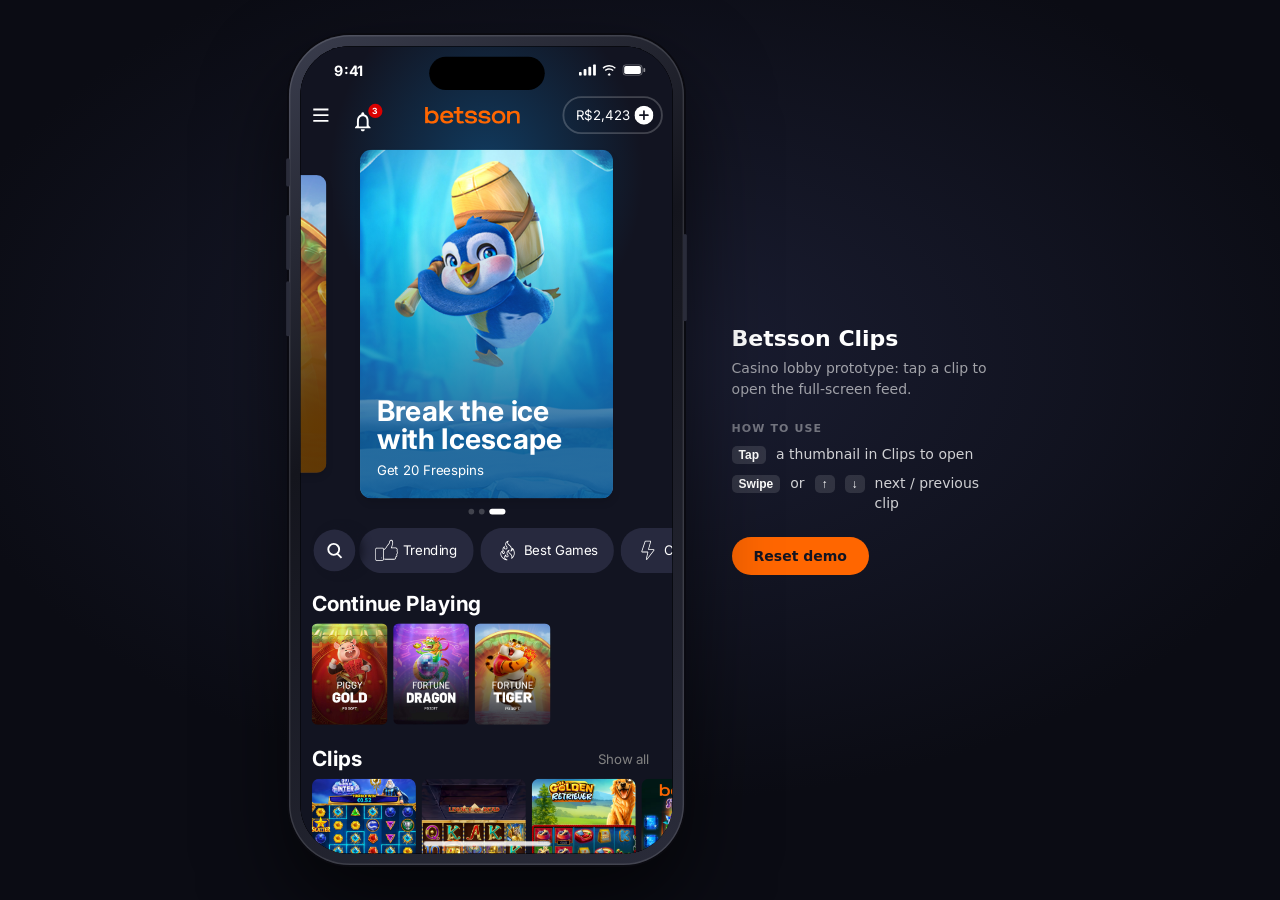
==== presentation.html @ bba32d08 "Add files via upload" ====
<!doctype html>
<html lang="en">
<head>
<meta charset="utf-8">
<meta name="viewport" content="width=device-width, initial-scale=1">
<title>Betsson Clips · Presentation</title>
<style>
  :root{--bg:#0b0c14}
  *{box-sizing:border-box}
  html,body{margin:0;height:100%;background:radial-gradient(80% 70% at 50% 40%,#1b1e33,var(--bg) 70%);color:#fff;font-family:Inter,-apple-system,system-ui,sans-serif}
  .stage{height:100%;display:flex;align-items:center;justify-content:center;gap:48px}
  .scaler{transform-origin:center center}

  /* iPhone-style device: 393x852 screen + bezel */
  .device{position:relative;width:417px;height:876px;padding:12px;border-radius:64px;background:linear-gradient(145deg,#3a3d4d,#14151d 40%,#2a2c3a);
    box-shadow:0 0 0 2px #0a0a10,0 40px 90px rgba(0,0,0,.65),inset 0 0 0 1.5px rgba(255,255,255,.12)}
  .screen{position:relative;width:393px;height:852px;border-radius:52px;overflow:hidden;background:#000}
  .screen iframe{position:absolute;inset:0;width:100%;height:100%;border:0;background:#121421}
  .island{position:absolute;top:11px;left:50%;width:122px;height:35px;margin-left:-61px;border-radius:20px;background:#000;z-index:5;pointer-events:none}
  .homebar{position:absolute;bottom:8px;left:50%;width:134px;height:5px;margin-left:-67px;border-radius:3px;background:rgba(255,255,255,.85);z-index:5;pointer-events:none}
  /* hardware buttons */
  .btn{position:absolute;width:4px;border-radius:2px;background:#2a2c3a}
  .btn.l1{left:-3px;top:130px;height:30px}.btn.l2{left:-3px;top:190px;height:58px}.btn.l3{left:-3px;top:260px;height:58px}
  .btn.r1{right:-3px;top:210px;height:92px}

  .side{flex:none;width:260px}
  .side h1{margin:0 0 6px;font-size:22px;line-height:1.25;font-weight:700}
  .side .sub{margin:0 0 22px;font-size:14px;line-height:1.5;color:rgba(255,255,255,.6)}
  .side h2{margin:0 0 10px;font-size:11px;letter-spacing:.1em;text-transform:uppercase;color:rgba(255,255,255,.4);font-weight:600}
  .side ul{margin:0 0 24px;padding:0;list-style:none;display:grid;gap:9px;font-size:14px;line-height:1.4;color:rgba(255,255,255,.8)}
  .side li{display:flex;gap:10px;align-items:baseline}
  kbd{font:600 12px Inter,sans-serif;background:rgba(255,255,255,.12);border-radius:5px;padding:2px 7px;color:#fff;white-space:nowrap}
  .side button{font:inherit;font-weight:600;font-size:14px;color:#121421;background:#ff6600;border:0;border-radius:99px;padding:11px 22px;cursor:pointer;transition:filter .15s,transform .15s}
  .side button:hover{filter:brightness(1.08)}
  .side button:active{transform:scale(.97)}
  @media (max-width:900px){
    .side{position:fixed;right:16px;bottom:14px;width:auto}
    .side .copy{display:none}
  }
</style>
</head>
<body>
  <div class="stage">
    <div class="scaler" id="scaler">
      <div class="device">
        <i class="btn l1"></i><i class="btn l2"></i><i class="btn l3"></i><i class="btn r1"></i>
        <div class="screen">
          <iframe id="proto" src="index.html?embed" title="Clips prototype" allow="autoplay"></iframe>
          <div class="island"></div>
          <div class="homebar"></div>
        </div>
      </div>
    </div>
    <aside class="side">
      <div class="copy">
        <h1>Betsson Clips</h1>
        <p class="sub">Casino lobby prototype: tap a clip to open the full-screen feed.</p>
        <h2>How to use</h2>
        <ul>
          <li><kbd>Tap</kbd> a thumbnail in Clips to open</li>
          <li><kbd>Swipe</kbd> or <kbd>↑</kbd> <kbd>↓</kbd> next / previous clip</li>
        </ul>
      </div>
      <button id="reset">Reset demo</button>
    </aside>
  </div>


<script>
  // fit the device to the window height (never upscale past 100%)
  const scaler = document.getElementById("scaler");
  function fit() {
    const s = Math.min(1, (innerHeight - 70) / 876, (innerWidth - 40) / 417);
    scaler.style.transform = `scale(${s})`;
    scaler.style.margin = `${-(876 * (1 - s)) / 2}px ${-(417 * (1 - s)) / 2}px`;
  }
  addEventListener("resize", fit); fit();

  const frame = document.getElementById("proto");
  frame.addEventListener("load", () => { try { frame.contentWindow.focus(); } catch {} });
  // "Reset demo": clear saved favourites/votes in the prototype and reload it
  document.getElementById("reset").onclick = () => {
    try { frame.contentWindow.localStorage.clear(); } catch {}
    frame.contentWindow.location.reload();
  };
</script>
</body>
</html>
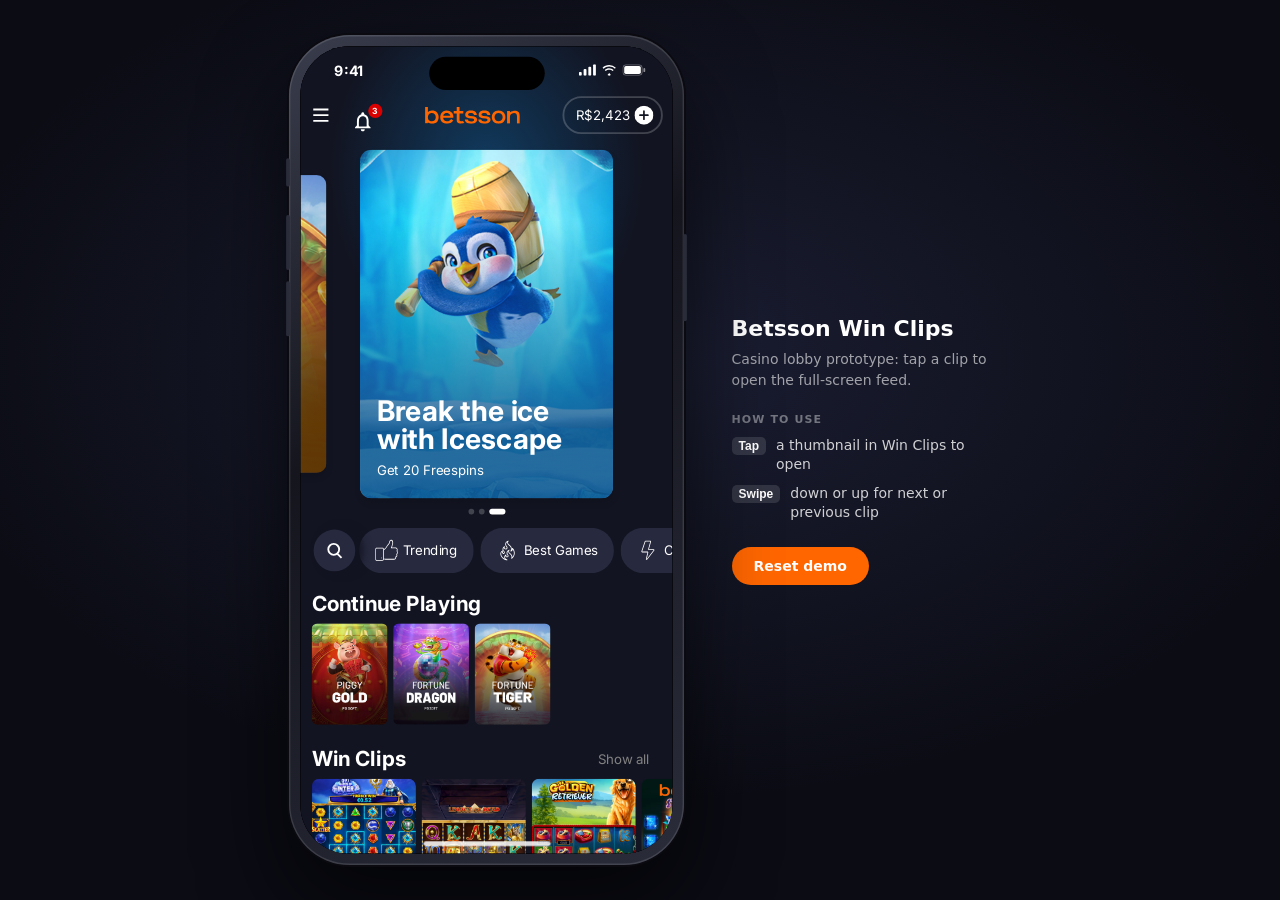
==== commit 7364eb03: "Add files via upload" ====
--- a/presentation.html
+++ b/presentation.html
@@ -3,7 +3,7 @@
 <head>
 <meta charset="utf-8">
 <meta name="viewport" content="width=device-width, initial-scale=1">
-<title>Betsson Clips · Presentation</title>
+<title>Betsson Win Clips · Presentation</title>
 <style>
   :root{--bg:#0b0c14}
   *{box-sizing:border-box}
@@ -30,7 +30,7 @@
   .side ul{margin:0 0 24px;padding:0;list-style:none;display:grid;gap:9px;font-size:14px;line-height:1.4;color:rgba(255,255,255,.8)}
   .side li{display:flex;gap:10px;align-items:baseline}
   kbd{font:600 12px Inter,sans-serif;background:rgba(255,255,255,.12);border-radius:5px;padding:2px 7px;color:#fff;white-space:nowrap}
-  .side button{font:inherit;font-weight:600;font-size:14px;color:#121421;background:#ff6600;border:0;border-radius:99px;padding:11px 22px;cursor:pointer;transition:filter .15s,transform .15s}
+  .side button{font:inherit;font-weight:600;font-size:14px;color:#fff;background:#ff6600;border:0;border-radius:99px;padding:11px 22px;cursor:pointer;transition:filter .15s,transform .15s}
   .side button:hover{filter:brightness(1.08)}
   .side button:active{transform:scale(.97)}
   @media (max-width:900px){
@@ -53,12 +53,12 @@
     </div>
     <aside class="side">
       <div class="copy">
-        <h1>Betsson Clips</h1>
+        <h1>Betsson Win Clips</h1>
         <p class="sub">Casino lobby prototype: tap a clip to open the full-screen feed.</p>
         <h2>How to use</h2>
         <ul>
-          <li><kbd>Tap</kbd> a thumbnail in Clips to open</li>
-          <li><kbd>Swipe</kbd> or <kbd>↑</kbd> <kbd>↓</kbd> next / previous clip</li>
+          <li><kbd>Tap</kbd> a thumbnail in Win Clips to open</li>
+          <li><kbd>Swipe</kbd> down or up for next or previous clip</li>
         </ul>
       </div>
       <button id="reset">Reset demo</button>
